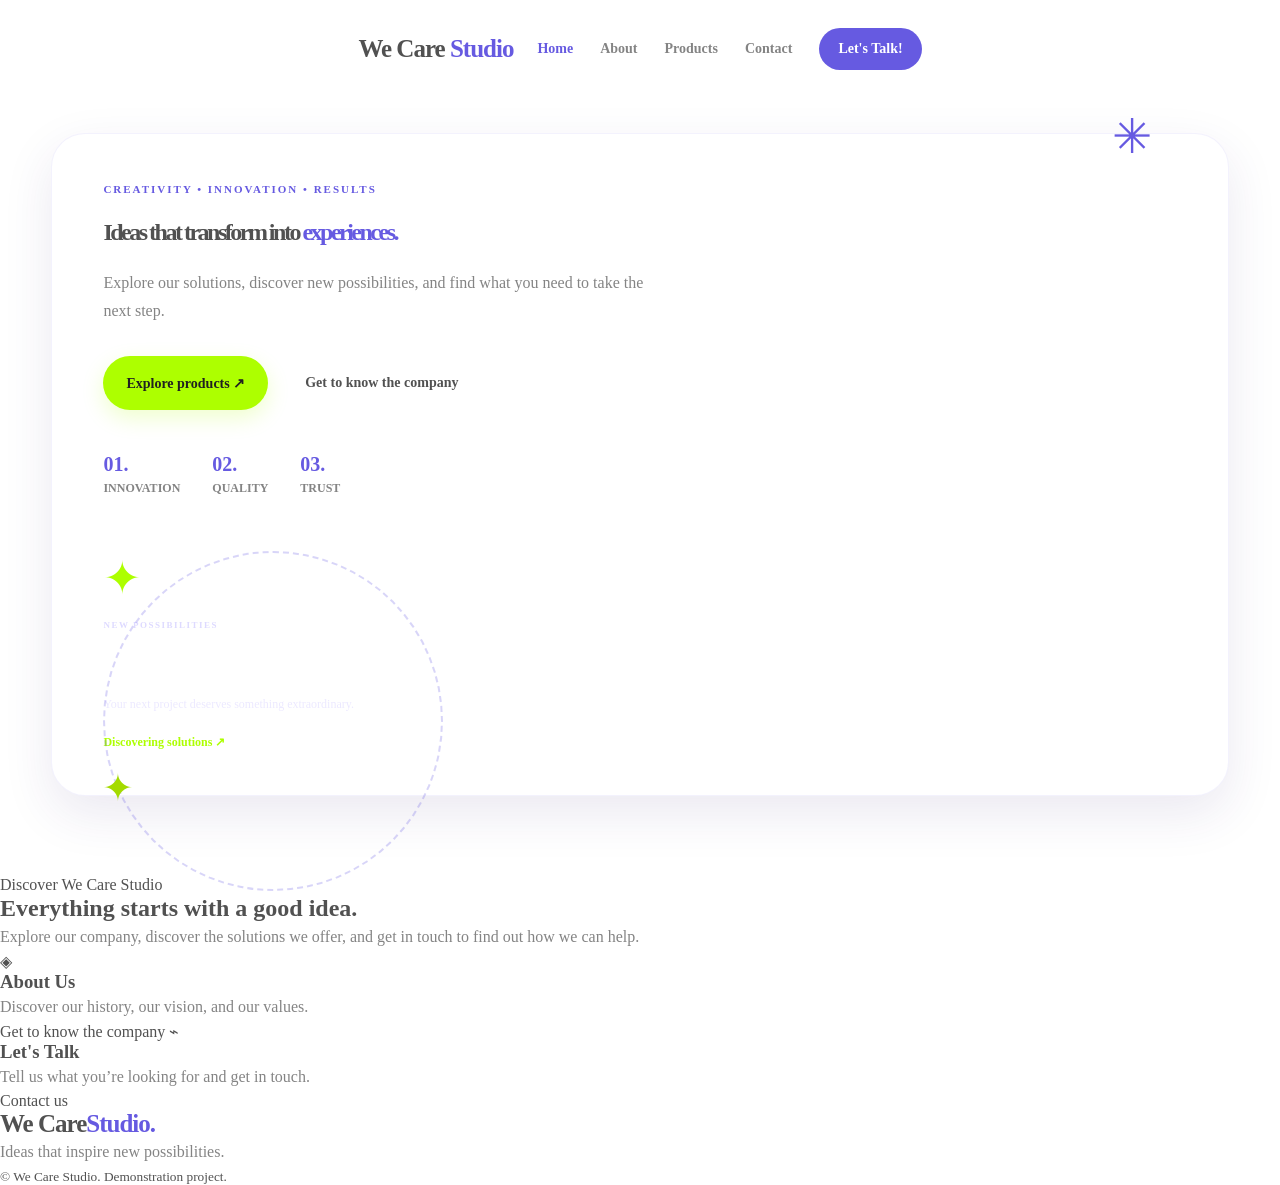
==== index.html @ 0313292d "Atualizacao HTML; CSS aplicado no cabecalho, textos e botoes." ====
<!DOCTYPE html>
<html lang="pt-BR">

<head>
    <meta charset="UTF-8">
    <meta name="viewport" content="width=device-width, initial-scale=1.0">
    <title>We care | Stúdio</title>

    <link rel="preconnect" href="https://fonts.googleapis.com">
    <link rel="preconnect" href="https://fonts.gstatic.com" crossorigin>
    <link href="https://fonts.googleapis.com/css2?family=Montserrat:wght@400;500;600;700;800;900&display=swap"
        rel="stylesheet">
    <link rel="stylesheet" href="./style.css">

</head>

<body>
    <header class="site-header">
        <a class="brand" href="index.html">We Care <span>Studio</span></a>

        <button class="menu-toggle" aria-label="Abrir menu" aria-expanded="false" aria-controls="nav-links">☰</button>

        <nav class="nav-links" id="nav-links">
            <a class="active" href="index.html">Home</a>
            <a href="about.html">About</a>
            <a href="products.html">Products</a>
            <a href="contact.html">Contact</a>
            <a class="nav-cta" href="contact.html">Let's Talk!</a>
        </nav>
    </header>
    
    <main>
        <section class="hero reveal">
            <div class="hero-content">
                <span class="eyebrow">CREATIVITY • INNOVATION • RESULTS</span>

                <h1>Ideas that transform into <span>experiences.</span></h1>

                <p>Explore our solutions, discover new possibilities,
                    and find what you need to take the next step.</p>

                <div class="hero-actions">
                    <a class="button-main" href="products.html">Explore products ↗</a>
                    <a class="button-secondary" href="contact.html">Get to know the company</a>
                </div>

                <div class="hero-stats">
                    <div><strong>01.</strong><span>INNOVATION</span></div>
                    <div><strong>02.</strong><span>QUALITY</span></div>
                    <div><strong>03.</strong><span>TRUST</span></div>
                </div>
            </div>

            <div class="hero-visual">
                <div class="visual-orbit"></div>
                <div class="visual-card">
                    <span class="visual-icon">✦</span>
                    <span class="visual-label">NEW POSSIBILITIES</span>
                    <h2>The next level begins here.</h2>
                    <p>Your next project deserves something extraordinary.</p>
                    <a href="products.html">Discovering solutions ↗</a>
                </div>
                <span class="floating-star star-one">✳</span>
                <span class="floating-star star-two">✦</span>
            </div>
        </section>

        <section class="section-block reveal">
            <span class="eye-brow">Discover We Care Studio</span>
            <h2 class="section-title">Everything starts with a good idea.</h2>
            <p class="section-description">Explore our company, discover the solutions we offer,
                and get in touch to find out how we can help.</p>

                <div class="feature-grid">
                    <a class="feature-card" href="about.html">
                        <span class="feature-icon">◈</span>
                        <h3>About Us</h3>
                        <p>Discover our history, our vision, and our values.</p>
                        <span class="card-link">Get to know the company</span>    
                    </a>

                    <a class="feature-card" href="contact.html">
                        <span class="feature-icon">⌁</span>
                        <h3>Let's Talk</h3>
                        <p>Tell us what you’re looking for and get in touch.</p>
                        <span class="card-link">Contact us</span>
                    </a>
                </div>
        </section>
    </main>

    <footer class="site-footer">
        <a class="brand" href="index.html">We Care<span>Studio.</span></a>
        <p>Ideas that inspire new possibilities.</p>
        <small>© <span class="current-year"></span>We Care Studio. Demonstration project.</small>
    </footer>

    <script src="js/script.js"></script>    

    
</body>
---- style.css ----
:root {
    --purple: #665ae1;
    --purple-dark: #4b3fc0;
    --lime: #adff00;
    --gray-dark: #515151;
    --gray: #848484;
    --gray-light: #989d9c;
    --white: #ffffff;
    --background: #f7f7fc;
    --border: #e8e6f3;
    --shadow: 0 18px 50px rgba(55, 44, 120, 0.10);
}

* {
    margin: 0;
    padding: 0;
    box-sizing: border-box;
    font-family: "Montserrat" sans-serif;
}

html {
    scroll-behavior: smooth;
}

body {
    min-height: 100vh;
    color: var(--gray-dark);
    background: radial-gradient(ellipse at 90% 5%¨, #ece9ff 0, transparent 32% var(--backgound));
}

a {
    color: inherit;
    text-decoration: none;
}

button, input, select, textarea {
    font: inherit;
}

button, input, select, textarea {
    -webkit-tap-highlight-color: transparent;
}

button:focus-visible, a:focus-visible, input:focus-visible, select:focus-visible, textarea:focus-visible {
    outline: 3px solid var(--purple);
    outline-offset: 4px;
}

.site-header {
    width: min(1320px, 92%);
    margin: 0 auto;
    padding: 28px 0;
    display: flex;
    align-items: center;
    justify-content: center;
    gap: 24px;
}

.brand {
    flex-shrink: 0;
    font-size: 25px;
    font-weight: 900;
    letter-spacing: -1px;
}

.brand span {
    color: var(--purple);
}

.nav-links {
    display: flex;
    align-items: center;
    gap: 27px;
}

.nav-links a {
    font-size: 14px;
    font-weight: 600;
    color: var(--gray);
    transition: color 0.25s ease;
}

.nav-links > a:hover, .nav-links > a.active {
    color: var(--purple);
}

.nav-links .nav-cta {
    padding: 13px 19px;
    border-radius: 30px;
    background: var(--purple);
    color: var(--white);
    transition: background 0.25s, transform 0.25s;
}

.nav-links .nav-cta:hover {
    background: var(--purple-dark);
    color: var(--white);
    transform: translateY(-2px);
}

.menu-toggle {
    display: none;
    border: none;
    background: var(--purple);
    color: var(--white);
    border-radius: 12px;
    width: 44px;
    height: 44px;
    font-size: 23px;
    cursor: pointer;
}

.eyebrow {
    display: inline-block;
    color: var(--purple);
    font-size: 11px;
    font-weight: 800;
    letter-spacing: 2px;
    line-height: 1.8;
}

h1, h2, h3 {
    color: var(--gray-dark);
    line-height: 1.2;
}

p {
    color: var(--gray);
    line-height: 1.8;
}

.button-main, .button-secondary {
    display: inline-flex;
    align-items: center;
    justify-content: center;
    gap: 8px;
    min-height: 54px;
    padding: 14px 23px;
    border: none;
    border-radius: 30px;
    font-size: 14px;
    font-weight: 800;
    cursor: pointer;
    transition: transform 0.25s ease, box-shadow 0.25s ease backgrond 0.25s ease;
} 

.button-main {
    background: var(--lime);
    color: #202020;
    box-shadow: 0 8px 22px rgba(173, 255, 0, 0.2);
}

.button-main:hover {
    transform: translateY(-4px);
    box-shadow: 0 12px 25px rgba(173, 255, 0, 0.35);
}

.button-secondary:hover {
    border-color: var(--purple);
    color: var(--purple);
    transform: translateY(-3px);
}

.hero {
    width: min(1320px, 92%);
    min-height: 560px;
    margin: 35px auto 80px;
    padding: 45px 4%;
    display: grid;
    grid-template-columns: 1.15rf 0.85fr;
    align-items: center;
    gap: 55px;
    background: var(--white);
    border: 1px solid rgba(102, 90, 225, 0.08);
    border-radius: 34px;
    box-shadow: var(--shadow);
    overflow: hidden;
}

.hero-content h1, .page-hero h1 {
    margin-top: 18px;
    font-size: clamp(38px, 5vw 66px);
    font-weight: 900;
    letter-spacing: -2.5px;
}

.hero-content h1 span, .page-hero h1 span {
    color: var(--purple);
}

.hero-content > p, .page-hero > p {
    max-width: 540px;
    margin-top: 22px;
    font-size: 16px;
}

.hero-actions {
    display: flex;
    flex-wrap: wrap;
    gap: 14px;
    margin-top: 30px;
}

.hero-stats {
    display: flex;
    flex-wrap: wrap;
    gap: 32px;
    margin-top: 43px;
}

.hero-stats div {
    display: flex;
    flex-direction: column;
    gap: 5px;
}

.hero-stats strong {
    color: var(--purple);
    font-size: 20px;
}

.hero-stats span {
    color: var(--gray);
    font-size: 12px;
    font-weight: 600;
}

hero.visual {
    min-height: 380px;
    position: relative;
    display: grid;
    place-items: center;
}

.visual-orbit {
    position: absolute;
    width: min(340px, 90%);
    aspect-ratio: 1;
    border: 2px dashed rgba(102, 90, 225, 0.25);
    border-radius: 50%;
    animation: rotate-orbit 24s linear infinite;
}

visual-card {
    z-index: 1;
    width: min(310px 90%);
    min-height: 275px;
    padding: 32px;
    border-radius: 28px;
    background: linear-gradient(145deg, #7669f0, #5142c4);
    color: var(--white);
    box-shadow: 0 24px 60px rgba(102, 90, 225, 0.35);
    transform: rotate(-3deg);
    transition: transform 0.35s ease;
}


.vusual-card:hover {
    transform: rotate(0deg) translateY(-6px);
}


.visual-icon {
    display: block;
    color: var(--lime);
    font-size: 46px;
}

.visual-label {
    display: block;
    margin: 15px 0;
    color: #dedaff;
    font-size: 9px;
    font-weight: 800;
    letter-spacing: 1.5px;
}

.visual-card h2 {
    color: var(--white);
    font-size: 28px;
    line-height: 1.3;
}

.visual-card p {
    margin-top: 12px;
    color: #ece9ff;
    font-size: 12px;
}

.visual-card a {
    display: inline-block;
    margin-top: 20px;
    color: var(--lime);
    font-size: 12px;
    font-weight: 800;
}

.floating-star {
    position: absolute;
    z-index: 2;
    color: var(--purple);
    animation: float-star 3s ease-in-out infinite;
}

.star-one {
    top: 12%;
    right: 10%;
    font-size: 48px;
}

.star-two {
    bottom: 10%;
    left: 8%;
    color: #a4db00;
    font-size: 38px;
    animation-delay: 0.7s;
}

@keyframes rotate-orbit {
    to {transform: rotate(360deg);}
}

@keyframes float-star {
    50% {transform: translateY(-12px) rotate(15deg);}
}
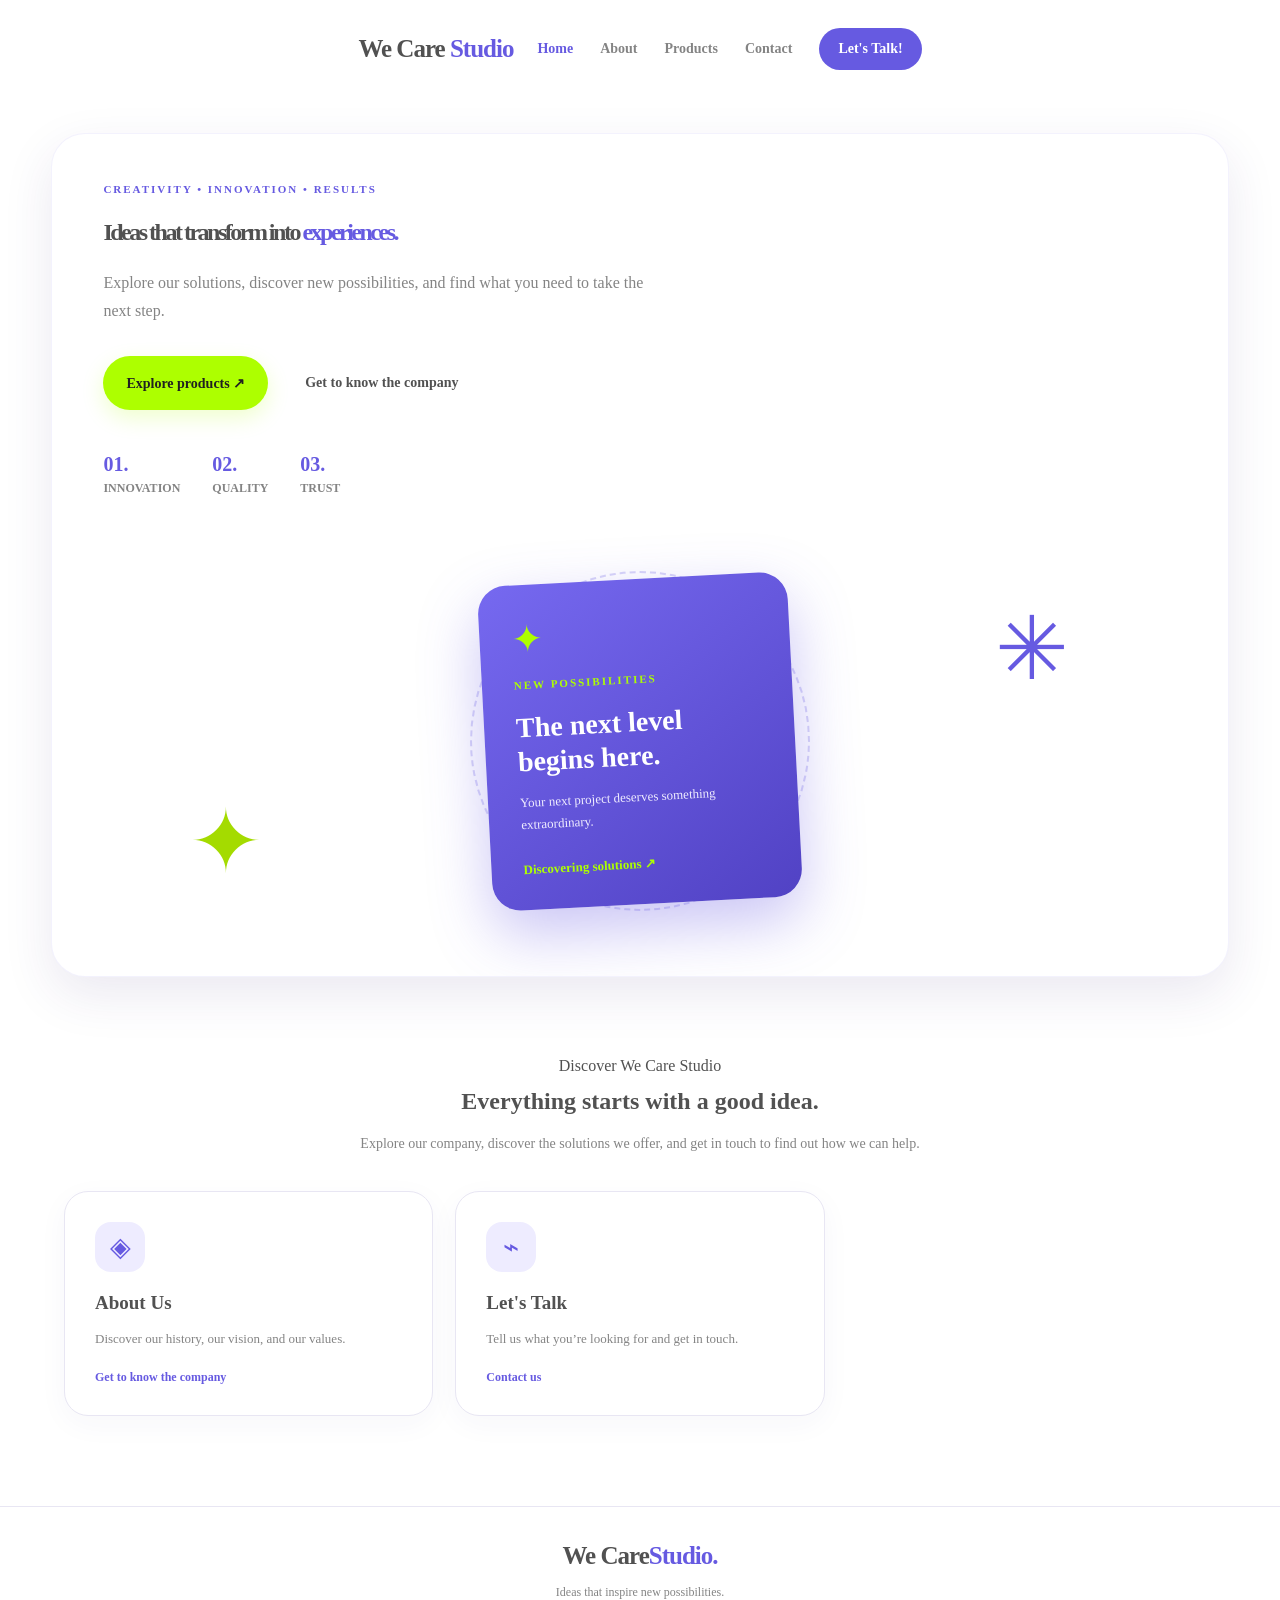
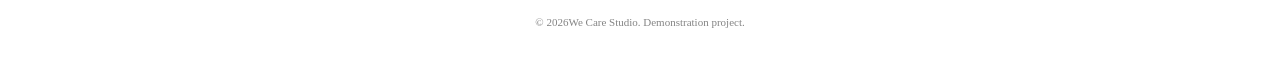
==== commit 6e53a6f9: "ajustes html e css. aplicacao javascript" ====
--- a/index.html
+++ b/index.html
@@ -18,7 +18,7 @@
     <header class="site-header">
         <a class="brand" href="index.html">We Care <span>Studio</span></a>
 
-        <button class="menu-toggle" aria-label="Abrir menu" aria-expanded="false" aria-controls="nav-links">☰</button>
+        <button class="menu-toggle open" aria-label="Abrir menu" aria-expanded="false" aria-controls="nav-links">☰</button>
 
         <nav class="nav-links" id="nav-links">
             <a class="active" href="index.html">Home</a>
@@ -28,7 +28,7 @@
             <a class="nav-cta" href="contact.html">Let's Talk!</a>
         </nav>
     </header>
-    
+
     <main>
         <section class="hero reveal">
             <div class="hero-content">
@@ -71,21 +71,21 @@
             <p class="section-description">Explore our company, discover the solutions we offer,
                 and get in touch to find out how we can help.</p>
 
-                <div class="feature-grid">
-                    <a class="feature-card" href="about.html">
-                        <span class="feature-icon">◈</span>
-                        <h3>About Us</h3>
-                        <p>Discover our history, our vision, and our values.</p>
-                        <span class="card-link">Get to know the company</span>    
-                    </a>
+            <div class="feature-grid">
+                <a class="feature-card" href="about.html">
+                    <span class="feature-icon">◈</span>
+                    <h3>About Us</h3>
+                    <p>Discover our history, our vision, and our values.</p>
+                    <span class="card-link">Get to know the company</span>
+                </a>
 
-                    <a class="feature-card" href="contact.html">
-                        <span class="feature-icon">⌁</span>
-                        <h3>Let's Talk</h3>
-                        <p>Tell us what you’re looking for and get in touch.</p>
-                        <span class="card-link">Contact us</span>
-                    </a>
-                </div>
+                <a class="feature-card" href="contact.html">
+                    <span class="feature-icon">⌁</span>
+                    <h3>Let's Talk</h3>
+                    <p>Tell us what you’re looking for and get in touch.</p>
+                    <span class="card-link">Contact us</span>
+                </a>
+            </div>
         </section>
     </main>
 
@@ -95,7 +95,9 @@
         <small>© <span class="current-year"></span>We Care Studio. Demonstration project.</small>
     </footer>
 
-    <script src="js/script.js"></script>    
+    <script src="./script.js"></script>
 
-    
-</body>+
+</body>
+
+</html>
--- a/style.css
+++ b/style.css
@@ -33,15 +33,25 @@
     text-decoration: none;
 }
 
-button, input, select, textarea {
+button,
+input,
+select,
+textarea {
     font: inherit;
 }
 
-button, input, select, textarea {
+button,
+input,
+select,
+textarea {
     -webkit-tap-highlight-color: transparent;
 }
 
-button:focus-visible, a:focus-visible, input:focus-visible, select:focus-visible, textarea:focus-visible {
+button:focus-visible,
+a:focus-visible,
+input:focus-visible,
+select:focus-visible,
+textarea:focus-visible {
     outline: 3px solid var(--purple);
     outline-offset: 4px;
 }
@@ -80,7 +90,8 @@
     transition: color 0.25s ease;
 }
 
-.nav-links > a:hover, .nav-links > a.active {
+.nav-links>a:hover,
+.nav-links>a.active {
     color: var(--purple);
 }
 
@@ -119,7 +130,9 @@
     line-height: 1.8;
 }
 
-h1, h2, h3 {
+h1,
+h2,
+h3 {
     color: var(--gray-dark);
     line-height: 1.2;
 }
@@ -129,7 +142,8 @@
     line-height: 1.8;
 }
 
-.button-main, .button-secondary {
+.button-main,
+.button-secondary {
     display: inline-flex;
     align-items: center;
     justify-content: center;
@@ -142,7 +156,7 @@
     font-weight: 800;
     cursor: pointer;
     transition: transform 0.25s ease, box-shadow 0.25s ease backgrond 0.25s ease;
-} 
+}
 
 .button-main {
     background: var(--lime);
@@ -177,18 +191,21 @@
     overflow: hidden;
 }
 
-.hero-content h1, .page-hero h1 {
+.hero-content h1,
+.page-hero h1 {
     margin-top: 18px;
     font-size: clamp(38px, 5vw 66px);
     font-weight: 900;
     letter-spacing: -2.5px;
 }
 
-.hero-content h1 span, .page-hero h1 span {
-    color: var(--purple);
-}
-
-.hero-content > p, .page-hero > p {
+.hero-content h1 span,
+.page-hero h1 span {
+    color: var(--purple);
+}
+
+.hero-content>p,
+.page-hero>p {
     max-width: 540px;
     margin-top: 22px;
     font-size: 16px;
@@ -225,25 +242,32 @@
     font-weight: 600;
 }
 
-hero.visual {
+.hero-visual {
     min-height: 380px;
     position: relative;
     display: grid;
     place-items: center;
-}
+    isolation: isolate;
+}
+
 
 .visual-orbit {
     position: absolute;
+    top: 50%;
+    left: 50%;
+    translate: -50% -50%;
     width: min(340px, 90%);
     aspect-ratio: 1;
     border: 2px dashed rgba(102, 90, 225, 0.25);
     border-radius: 50%;
+    pointer-events: none;
     animation: rotate-orbit 24s linear infinite;
-}
-
-visual-card {
+    z-index: 0;
+}
+
+.visual-card {
     z-index: 1;
-    width: min(310px 90%);
+    width: min(310px, 90%);
     min-height: 275px;
     padding: 32px;
     border-radius: 28px;
@@ -254,45 +278,50 @@
     transition: transform 0.35s ease;
 }
 
-
-.vusual-card:hover {
-    transform: rotate(0deg) translateY(-6px);
-}
-
-
-.visual-icon {
+.visual-card .visual-icon {
     display: block;
-    color: var(--lime);
-    font-size: 46px;
-}
-
-.visual-label {
+    margin-bottom: 18px;
+    color: #adff00;
+    font-size: 38px;   
+}
+
+.visual-card .visual-label {
     display: block;
-    margin: 15px 0;
-    color: #dedaff;
-    font-size: 9px;
+    margin-bottom: 20px;
+    color: #adff00;
+    font-size: 11px;
     font-weight: 800;
-    letter-spacing: 1.5px;
+    letter-spacing: 2px;
 }
 
 .visual-card h2 {
-    color: var(--white);
+    margin-bottom: 14px;
+    color: #ffffff;
     font-size: 28px;
-    line-height: 1.3;
+    font-weight: 800;
+    line-height: 1.2;
 }
 
 .visual-card p {
-    margin-top: 12px;
-    color: #ece9ff;
-    font-size: 12px;
+    width: 100%;
+    margin-top: 0;
+    margin-bottom: 24px;
+    color: #f0edff;
+    font-size: 13px;
+    line-height: 1.7;
 }
 
 .visual-card a {
-    display: inline-block;
-    margin-top: 20px;
-    color: var(--lime);
-    font-size: 12px;
-    font-weight: 800;
+   display: inline-block;
+   color: var(--lime);
+   font-size: 13px;
+   font-weight: 800;
+   text-decoration: none;
+   transition: transform 0.3s ease;
+}
+
+.visual-card a:hover {
+    transform: translateX(5px);
 }
 
 .floating-star {
@@ -305,21 +334,546 @@
 .star-one {
     top: 12%;
     right: 10%;
-    font-size: 48px;
+    font-size: 88px;
 }
 
 .star-two {
     bottom: 10%;
     left: 8%;
     color: #a4db00;
-    font-size: 38px;
+    font-size: 88px;
     animation-delay: 0.7s;
 }
 
 @keyframes rotate-orbit {
-    to {transform: rotate(360deg);}
+    to {
+        transform: rotate(360deg);
+    }
 }
 
 @keyframes float-star {
-    50% {transform: translateY(-12px) rotate(15deg);}
+    50% {
+        transform: translateY(-12px) rotate(15deg);
+    }
+}
+
+.section-block {
+    width: min(1200px, 90%);
+    margin: 0 auto 90px;
+    text-align: center;
+}
+
+.section-title {
+    margin-top: 12px;
+    font-size: clamp(28px 4vw 42px);
+    font-weight: 900;
+}
+
+.section-description {
+    max-width: 650px;
+    margin: 15px auto 35px;
+    font-size: 14px;
+}
+
+.feature-grid {
+    display: grid;
+    grid-template-columns: repeat(3, minmax(0, 1fr));
+    gap: 22px;
+    margin-top: 35px;
+    text-align: left;
+}
+
+.feature-card {
+    padding: 30px;
+    border: 1px solid var(--border);
+    border-radius: 24px;
+    background: var(--white);
+    box-shadow: 0 8px 30px rgba(55, 44, 120, 0.04);
+    transition: transform 0.3s ease, box-shadow 0.3s ease;
+}
+
+.feature-card:hover {
+    transform: translateY(-7px);
+    box-shadow: var(--shadow);
+}
+
+.feature-icon {
+    display: inline-grid;
+    place-items: center;
+    width: 50px;
+    height: 50px;
+    border-radius: 16px;
+    background: #eeecff;
+    color: var(--purple);
+    font-size: 27px;
+}
+
+.feature-card h3 {
+    margin-top: 20px;
+    font-size: 19px;
+}
+
+
+.feature-card p{
+    margin-top: 12px;
+    font-size: 13px;
+}
+
+.card-link {
+    display: inline-block;
+    margin-top: 20px;
+    color: var(--purple);
+    font-size: 12px;
+    font-weight: 800;
+}
+
+.section-block > .button-main {
+    margin-top: 35px;
+}
+
+.page-container {
+    width: min(1200px, 90%);
+    min-height: 65vh;
+    margin: 35px auto 80px;
+}
+
+.page-hero {
+    padding: 65px 7%;
+    border-radius: 30px;
+    background: var(--white);
+    box-shadow: var(--shadow);
+}
+
+.page-hero h1 {
+    max-width: 850px;
+}
+
+.about-grid {
+    display: grid;
+    grid-template-columns: 0.85fr 1.15fr;
+    gap: 35px;
+    margin-top: 45px;
+}
+
+.about-highlight {
+    padding: 38px;
+    border-radius: 28px;
+    background: linear-gradient(145deg, #7669f0), #4b3fc0;
+
+}
+
+.about-highlight h2 {
+    margin-top: 25px;
+    color: var(--white);
+    font-size: 32px;
+}
+
+.about-highlight p {
+    margin-top: 18px;
+    color: #e9e7ff;
+    font-size: 14px;
+}
+
+.about-copy p {
+    margin: 10px 0 22px;
+    font-size: 14px;
+}
+
+.about-grid + .section-block {
+    margin-top: 75px;
+}
+
+.catalog {
+    margin-top: 38px;
+}
+
+.catalog-controls {
+    display: grid;
+    grid-template-columns: 1fr 250px;
+    gap: 15px;
+}
+
+.catalog-controls input, .catalog-controls select, .contact-form input, .contact-form select, .contact-form textarea {
+    width: 100%;
+    padding: 15px;
+    border: 1px solid var(--border);
+    border-radius: 13px;
+    background: var(--white);
+    color: var(--gray-dark);
+    font-size: 13px;
+}
+
+.catalog-controls input:focus, .catalog-controls select:focus, .contact-form input:focus, .contact-form select:focus, .contact-form textarea:focus {
+    border-color: var(--purple);
+    outline: 2px solid rgba(102, 90, 225, 0.12);
+
+}
+
+.results-count {
+    margin-top: 18px;
+    font-size: 12px;
+}
+
+.product-grid {
+    display: grid;
+    gap: 22px;
+    margin-top: 18px;
+}
+
+.product-card {
+    min-width: 0;
+    overflow: hidden;
+    border: 1px solid var(--border);
+    border-radius: 23px;
+    background: var(--white);
+    transition: transform 0.3s ease, box-sahdow 0.3s ease;
+}
+
+.product-card:hover {
+    transform: translateY(-6px);
+    box-shadow: var(--shadow);
+}
+
+.product-art span {
+    font-size: 85px;
+    color: var(--white);
+    filter: drop-shadow(0 10px 15px rgba(0, 0, 0, 0.15));
+    transition: transform 0.3s ease;
+}
+
+.product-card:hover .product-art span {
+    transform: scale(1.15) rotate(8deg);
+}
+
+.art-purple {
+    background: linear-gradient(135deg, #a69dfb);
+}
+
+.art-green {
+     background: linear-gradient(135deg, #d7ff89, #82bd00);
+}
+
+.art-coral {
+     background: linear-gradient(135deg, #ffb6a6, #f07872);
+}
+
+.product-info {
+    padding: 23px;
+}
+
+.product-tag {
+    color: var(--purple);
+    font-size: 10px;
+    font-weight: 800;
+    letter-spacing: 1px;
+}
+
+.product-info h2 {
+    margin-top: 10px;
+    font-size: 21px;
+}
+
+.product-info p {
+    margin-top: 10px;
+    font-size: 13px;
+}
+
+.product-details {
+    margin-top: 20px;
+    padding: 0;
+    border: none;
+    background: none;
+    color: var(--purple);
+    font-size: 13px;
+    font-weight: 800;
+    cursor: pointer;
+}
+
+
+.product-details:hover {
+    color: var(--purple-dark);
+}
+
+.empty-state {
+    padding: 35px;
+    text-align: center;
+}
+
+.product-dialog {
+    width: min(500px, 90%);
+    margin: auto;
+    padding: 35px;
+    border: 1px solid var(--border);
+    border-radius: 25px;
+    background: var(--white);
+    color: var(--gray-dark);
+    box-shadow: var(--shadow);
+}
+
+.dialog-close {
+    float: right;
+    width: 35px;
+    height: 35px;
+    border: none;
+    border-radius: 50%;
+    background: #eeecff;
+    color: var(--purple);
+    font-size: 25px;
+    cursor: pointer;
+}
+
+.product-dialog h2 {
+    margin-top: 20px;
+    font-size: 27px;
+}
+
+.product-dialog p {
+    margin-top: 15px;
+    font-size: 14px;
+}
+
+.product-dialog .dialog-price {
+    margin-bottom: 25px;
+    color: var(--purple);
+    font-weight: 800;
+}
+
+.contact-layout {
+    display: grid;
+    grid-template-columns: 0.8fr 1.2fr;
+    gap: 40px;
+    margin-top: 40px;
+}
+
+
+.contact-intro {
+    padding: 35px;
+    border-radius: 25px;
+    background: linear-gradient(145deg, #7669f0, #4b3fc0);
+}
+
+.contact-intro h2 {
+    margin-top: 25px;
+    color: var(--white);
+    font-size: 32px;
+}
+
+.contact-intro > p {
+    margin-top: 15px;
+    color: #e9e7ff;
+    font-size: 14px;
+}
+
+.contact-note {
+    margin-top: 35px;
+    padding-top: 22px;
+    border-top: 1px solid rgba(255, 255, 255, 0.25);
+}
+
+.contact-note strong {
+    color: var(--lime);
+    font-size: 13px;
+}
+
+.contact-note p {
+    margin-top: 8px;
+    color: #e9e7ff;
+    font-size: 12px;
+}
+
+.contact-form {
+    display: flex;
+    flex-direction: column;
+    align-items: stretch;
+    gap: 10px;
+    padding: 32px;
+    border: 1px solid var(--border);
+    border-radius: 25px;
+    background: var(--white);
+    box-shadow: var(--shadow);
+}
+
+.contact-form label {
+    margin-top: 8px;
+    font-size: 12px;
+    font-weight: 700;
+}
+
+.contact-form textarea {
+    resize: vertical;
+}
+
+.contact-form .button-main {
+    align-self: flex-start;
+    margin-top: 12px;
+}
+
+.contact-form small {
+    color: var(--gray);
+    font-size: 11px;
+    line-height: 1.7;
+}
+
+.form-feedback.error {
+    color: #c53030;
+}
+
+.site-footer {
+    display: flex;
+    flex-direction: column;
+    align-items: center;
+    gap: 12px;
+    padding: 35px 5%;
+    border-top: 1px solid var(--border);
+    background: rgba(255, 255, 255, 0.75);
+    text-align: center;
+}
+
+.site-footer p {
+    font-size: 12px;
+}
+
+.site-footer small {
+    color: var(--gray);
+    font-size: 11px;
+}
+
+.reveal {
+    opacity: 0;
+    transform: translateY(30px);
+    transition: opacity 0.8s ease, transform 0.8s ease;
+}
+
+.reveal.visible {
+    opacity: 1;
+    transform: translateY(0);
+}
+
+@media (max-width: 900px) {
+    .site-header {
+        flex-wrap: wrap;
+    }
+
+    .menu-toggle {
+        display: block;
+    }
+
+    .nav-links {
+        display: none;
+        width: 100%;
+        flex-direction: column;
+        align-items: stretch;
+        gap: 0;
+        padding: 12px;
+        border: 1px solid var(--border);
+        border-radius: 18px;
+        background: var(--white);
+        box-shadow: var(--shadow);
+    }
+
+    .nav-links.open {
+        display: flex;
+    }
+
+    .nav-links > a {
+        padding: 13px;
+    }
+
+    .nav-links .nav-cta {
+        margin-top: 6px;
+        text-align: center;
+    }
+
+    .hero {
+        min-height: 340px;
+    }
+
+    .feature-grid, .contact-layout {
+        grid-template-columns: 1fr;
+    }
+
+}
+
+@media (max-width: 600px) {
+    .site-header {
+        padding: 20px 0;
+    }
+
+    .brand {
+        font-size: 22px;
+    }
+
+    .hero {
+        margin-top: 15px;
+        margin-bottom: 55px;
+        border-radius: 23px;
+    }
+
+    .hero-content h1, .page-hero h1 {
+        font-size: clamp(35px, 10vw, 48px);
+        letter-spacing: -1.5px;
+    }
+
+    .hero-content > p, .page-hero > p {
+        font-size: 14px;
+    }
+
+    .hero-actions a {
+        text-align: center;
+    }
+
+    .hero-stats {
+        gap: 20px;
+    }
+
+    .hero-visual {
+        min-height: 300px;
+    }
+
+    .visual-card {
+        padding: 25px;
+    }
+
+    .feature-grid, .product-grid {
+        grid-template-columns: 1fr;
+    }
+
+    .section-block {
+        margin-bottom: 60px;
+    }
+
+    .page-container {
+        margin-bottom: 15px;
+    }
+
+    .page-hero, .about-highlight, .contact-intro, .contact-form {
+        padding: 25px;
+        border-radius: 22px;
+    }
+
+    .catalog-controls {
+        grid-template-columns: 1fr;
+    }
+
+    .product-art {
+        min-height: 180px;
+    }
+
+    .button-main, .button-secondary {
+        font-size: 13px;
+    }
+}
+
+@media (prefers-reduced-motion: reduce) {
+    *, *::before, *::after {
+        scroll-behavior: auto !important;
+        animation-duration: 0.01ms !important;
+        animation-iteration-count: 1 !important;
+        transition-duration: 0.01ms !important;
+    }
+
+    .reveal {
+        opacity: 1;
+        transform: none;
+    }
 }
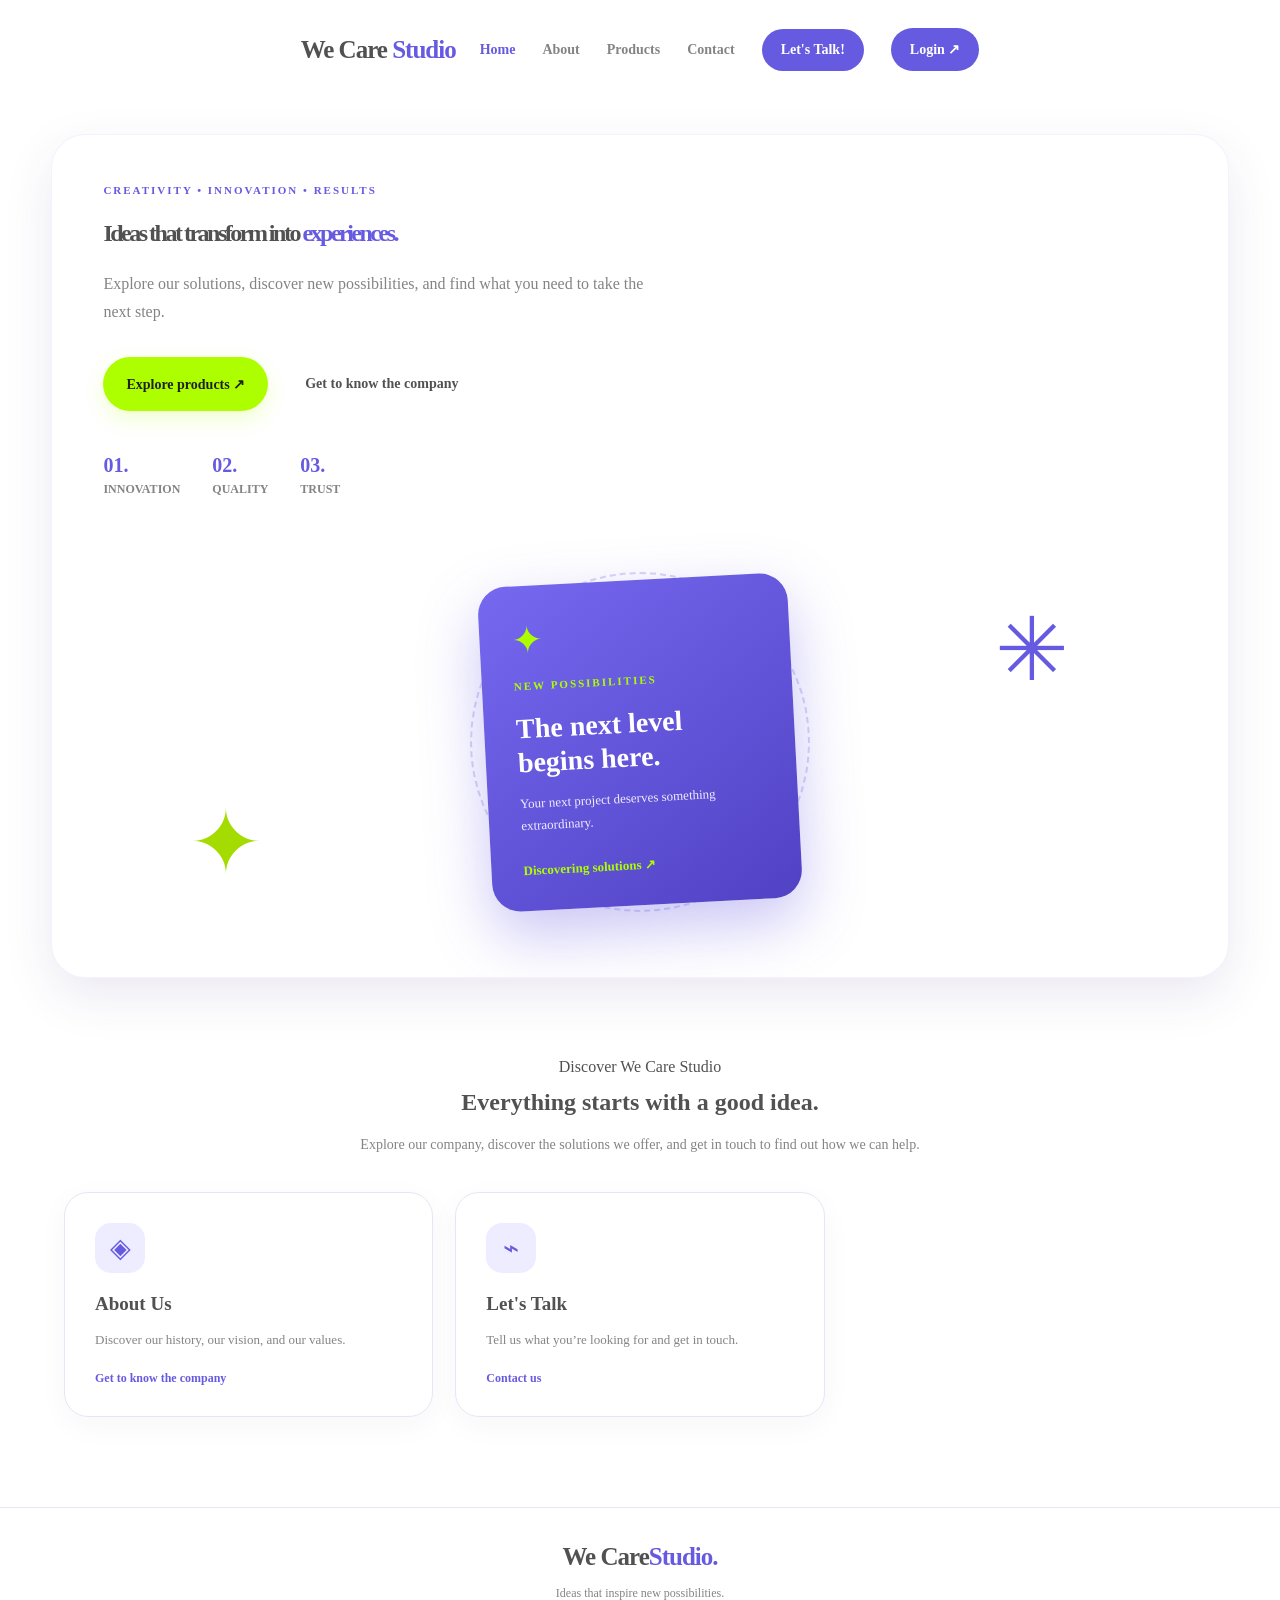
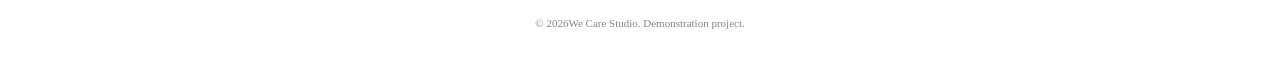
==== commit e6ecd83e: "Ajustes html, ajuste auth.js e estilizacao no login e cadastro." ====
--- a/index.html
+++ b/index.html
@@ -4,13 +4,13 @@
 <head>
     <meta charset="UTF-8">
     <meta name="viewport" content="width=device-width, initial-scale=1.0">
-    <title>We care | Stúdio</title>
+    <title>We care | Studio</title>
 
     <link rel="preconnect" href="https://fonts.googleapis.com">
     <link rel="preconnect" href="https://fonts.gstatic.com" crossorigin>
     <link href="https://fonts.googleapis.com/css2?family=Montserrat:wght@400;500;600;700;800;900&display=swap"
         rel="stylesheet">
-    <link rel="stylesheet" href="./style.css">
+   <link rel="stylesheet" href="./css/style.css">
 
 </head>
 
@@ -26,6 +26,7 @@
             <a href="products.html">Products</a>
             <a href="contact.html">Contact</a>
             <a class="nav-cta" href="contact.html">Let's Talk!</a>
+            <a class="nav-cta" href="login.html">Login ↗</a>
         </nav>
     </header>
 
@@ -95,7 +96,7 @@
         <small>© <span class="current-year"></span>We Care Studio. Demonstration project.</small>
     </footer>
 
-    <script src="./script.js"></script>
+    <script src="./js/script.js"></script>
 
 
 </body>
--- a/css/style.css
+++ b/css/style.css
@@ -0,0 +1,1047 @@
+:root {
+    --purple: #665ae1;
+    --purple-dark: #4b3fc0;
+    --lime: #adff00;
+    --gray-dark: #515151;
+    --gray: #848484;
+    --gray-light: #989d9c;
+    --white: #ffffff;
+    --background: #f7f7fc;
+    --border: #e8e6f3;
+    --shadow: 0 18px 50px rgba(55, 44, 120, 0.10);
+}
+
+* {
+    margin: 0;
+    padding: 0;
+    box-sizing: border-box;
+    font-family: "Montserrat" sans-serif;
+}
+
+html {
+    scroll-behavior: smooth;
+}
+
+body {
+    min-height: 100vh;
+    color: var(--gray-dark);
+    background: radial-gradient(ellipse at 90% 5%¨, #ece9ff 0, transparent 32% var(--backgound));
+}
+
+a {
+    color: inherit;
+    text-decoration: none;
+}
+
+button,
+input,
+select,
+textarea {
+    font: inherit;
+}
+
+button,
+input,
+select,
+textarea {
+    -webkit-tap-highlight-color: transparent;
+}
+
+button:focus-visible,
+a:focus-visible,
+input:focus-visible,
+select:focus-visible,
+textarea:focus-visible {
+    outline: 3px solid var(--purple);
+    outline-offset: 4px;
+}
+
+.site-header {
+    width: min(1320px, 92%);
+    margin: 0 auto;
+    padding: 28px 0;
+    display: flex;
+    align-items: center;
+    justify-content: center;
+    gap: 24px;
+}
+
+.brand {
+    flex-shrink: 0;
+    font-size: 25px;
+    font-weight: 900;
+    letter-spacing: -1px;
+}
+
+.brand span {
+    color: var(--purple);
+}
+
+.nav-links {
+    display: flex;
+    align-items: center;
+    gap: 27px;
+}
+
+.nav-links a {
+    font-size: 14px;
+    font-weight: 600;
+    color: var(--gray);
+    transition: color 0.25s ease;
+}
+
+.nav-links>a:hover,
+.nav-links>a.active {
+    color: var(--purple);
+}
+
+.nav-links .nav-cta {
+    padding: 13px 19px;
+    border-radius: 30px;
+    background: var(--purple);
+    color: var(--white);
+    transition: background 0.25s, transform 0.25s;
+}
+
+.nav-links .nav-cta:hover {
+    background: var(--purple-dark);
+    color: var(--white);
+    transform: translateY(-2px);
+}
+
+.menu-toggle {
+    display: none;
+    border: none;
+    background: var(--purple);
+    color: var(--white);
+    border-radius: 12px;
+    width: 44px;
+    height: 44px;
+    font-size: 23px;
+    cursor: pointer;
+}
+
+.eyebrow {
+    display: inline-block;
+    color: var(--purple);
+    font-size: 11px;
+    font-weight: 800;
+    letter-spacing: 2px;
+    line-height: 1.8;
+}
+
+h1,
+h2,
+h3 {
+    color: var(--gray-dark);
+    line-height: 1.2;
+}
+
+p {
+    color: var(--gray);
+    line-height: 1.8;
+}
+
+.button-main,
+.button-secondary {
+    display: inline-flex;
+    align-items: center;
+    justify-content: center;
+    gap: 8px;
+    min-height: 54px;
+    padding: 14px 23px;
+    border: none;
+    border-radius: 30px;
+    font-size: 14px;
+    font-weight: 800;
+    cursor: pointer;
+    transition: transform 0.25s ease, box-shadow 0.25s ease backgrond 0.25s ease;
+}
+
+.button-main {
+    background: var(--lime);
+    color: #202020;
+    box-shadow: 0 8px 22px rgba(173, 255, 0, 0.2);
+}
+
+.button-main:hover {
+    transform: translateY(-4px);
+    box-shadow: 0 12px 25px rgba(173, 255, 0, 0.35);
+}
+
+.button-secondary:hover {
+    border-color: var(--purple);
+    color: var(--purple);
+    transform: translateY(-3px);
+}
+
+.hero {
+    width: min(1320px, 92%);
+    min-height: 560px;
+    margin: 35px auto 80px;
+    padding: 45px 4%;
+    display: grid;
+    grid-template-columns: 1.15rf 0.85fr;
+    align-items: center;
+    gap: 55px;
+    background: var(--white);
+    border: 1px solid rgba(102, 90, 225, 0.08);
+    border-radius: 34px;
+    box-shadow: var(--shadow);
+    overflow: hidden;
+}
+
+.hero-content h1,
+.page-hero h1 {
+    margin-top: 18px;
+    font-size: clamp(38px, 5vw 66px);
+    font-weight: 900;
+    letter-spacing: -2.5px;
+}
+
+.hero-content h1 span,
+.page-hero h1 span {
+    color: var(--purple);
+}
+
+.hero-content>p,
+.page-hero>p {
+    max-width: 540px;
+    margin-top: 22px;
+    font-size: 16px;
+}
+
+.hero-actions {
+    display: flex;
+    flex-wrap: wrap;
+    gap: 14px;
+    margin-top: 30px;
+}
+
+.hero-stats {
+    display: flex;
+    flex-wrap: wrap;
+    gap: 32px;
+    margin-top: 43px;
+}
+
+.hero-stats div {
+    display: flex;
+    flex-direction: column;
+    gap: 5px;
+}
+
+.hero-stats strong {
+    color: var(--purple);
+    font-size: 20px;
+}
+
+.hero-stats span {
+    color: var(--gray);
+    font-size: 12px;
+    font-weight: 600;
+}
+
+.hero-visual {
+    min-height: 380px;
+    position: relative;
+    display: grid;
+    place-items: center;
+    isolation: isolate;
+}
+
+
+.visual-orbit {
+    position: absolute;
+    top: 50%;
+    left: 50%;
+    translate: -50% -50%;
+    width: min(340px, 90%);
+    aspect-ratio: 1;
+    border: 2px dashed rgba(102, 90, 225, 0.25);
+    border-radius: 50%;
+    pointer-events: none;
+    animation: rotate-orbit 24s linear infinite;
+    z-index: 0;
+}
+
+.visual-card {
+    z-index: 1;
+    width: min(310px, 90%);
+    min-height: 275px;
+    padding: 32px;
+    border-radius: 28px;
+    background: linear-gradient(145deg, #7669f0, #5142c4);
+    color: var(--white);
+    box-shadow: 0 24px 60px rgba(102, 90, 225, 0.35);
+    transform: rotate(-3deg);
+    transition: transform 0.35s ease;
+}
+
+.visual-card .visual-icon {
+    display: block;
+    margin-bottom: 18px;
+    color: #adff00;
+    font-size: 38px;   
+}
+
+.visual-card .visual-label {
+    display: block;
+    margin-bottom: 20px;
+    color: #adff00;
+    font-size: 11px;
+    font-weight: 800;
+    letter-spacing: 2px;
+}
+
+.visual-card h2 {
+    margin-bottom: 14px;
+    color: #ffffff;
+    font-size: 28px;
+    font-weight: 800;
+    line-height: 1.2;
+}
+
+.visual-card p {
+    width: 100%;
+    margin-top: 0;
+    margin-bottom: 24px;
+    color: #f0edff;
+    font-size: 13px;
+    line-height: 1.7;
+}
+
+.visual-card a {
+   display: inline-block;
+   color: var(--lime);
+   font-size: 13px;
+   font-weight: 800;
+   text-decoration: none;
+   transition: transform 0.3s ease;
+}
+
+.visual-card a:hover {
+    transform: translateX(5px);
+}
+
+.floating-star {
+    position: absolute;
+    z-index: 2;
+    color: var(--purple);
+    animation: float-star 3s ease-in-out infinite;
+}
+
+.star-one {
+    top: 12%;
+    right: 10%;
+    font-size: 88px;
+}
+
+.star-two {
+    bottom: 10%;
+    left: 8%;
+    color: #a4db00;
+    font-size: 88px;
+    animation-delay: 0.7s;
+}
+
+@keyframes rotate-orbit {
+    to {
+        transform: rotate(360deg);
+    }
+}
+
+@keyframes float-star {
+    50% {
+        transform: translateY(-12px) rotate(15deg);
+    }
+}
+
+.section-block {
+    width: min(1200px, 90%);
+    margin: 0 auto 90px;
+    text-align: center;
+}
+
+.section-title {
+    margin-top: 12px;
+    font-size: clamp(28px 4vw 42px);
+    font-weight: 900;
+}
+
+.section-description {
+    max-width: 650px;
+    margin: 15px auto 35px;
+    font-size: 14px;
+}
+
+.feature-grid {
+    display: grid;
+    grid-template-columns: repeat(3, minmax(0, 1fr));
+    gap: 22px;
+    margin-top: 35px;
+    text-align: left;
+}
+
+.feature-card {
+    padding: 30px;
+    border: 1px solid var(--border);
+    border-radius: 24px;
+    background: var(--white);
+    box-shadow: 0 8px 30px rgba(55, 44, 120, 0.04);
+    transition: transform 0.3s ease, box-shadow 0.3s ease;
+}
+
+.feature-card:hover {
+    transform: translateY(-7px);
+    box-shadow: var(--shadow);
+}
+
+.feature-icon {
+    display: inline-grid;
+    place-items: center;
+    width: 50px;
+    height: 50px;
+    border-radius: 16px;
+    background: #eeecff;
+    color: var(--purple);
+    font-size: 27px;
+}
+
+.feature-card h3 {
+    margin-top: 20px;
+    font-size: 19px;
+}
+
+
+.feature-card p{
+    margin-top: 12px;
+    font-size: 13px;
+}
+
+.card-link {
+    display: inline-block;
+    margin-top: 20px;
+    color: var(--purple);
+    font-size: 12px;
+    font-weight: 800;
+}
+
+.section-block > .button-main {
+    margin-top: 35px;
+}
+
+.page-container {
+    width: min(1200px, 90%);
+    min-height: 65vh;
+    margin: 35px auto 80px;
+}
+
+.page-hero {
+    padding: 65px 7%;
+    border-radius: 30px;
+    background: var(--white);
+    box-shadow: var(--shadow);
+}
+
+.page-hero h1 {
+    max-width: 850px;
+}
+
+.about-grid {
+    display: grid;
+    grid-template-columns: 0.85fr 1.15fr;
+    gap: 35px;
+    margin-top: 45px;
+}
+
+.about-highlight {
+    padding: 38px;
+    border-radius: 28px;
+    background: linear-gradient(145deg, #7669f0), #4b3fc0;
+
+}
+
+.about-highlight h2 {
+    margin-top: 25px;
+    color: var(--white);
+    font-size: 32px;
+}
+
+.about-highlight p {
+    margin-top: 18px;
+    color: #e9e7ff;
+    font-size: 14px;
+}
+
+.about-copy p {
+    margin: 10px 0 22px;
+    font-size: 14px;
+}
+
+.about-grid + .section-block {
+    margin-top: 75px;
+}
+
+.catalog {
+    margin-top: 38px;
+}
+
+.catalog-controls {
+    display: grid;
+    grid-template-columns: 1fr 250px;
+    gap: 15px;
+}
+
+.catalog-controls input, .catalog-controls select, .contact-form input, .contact-form select, .contact-form textarea {
+    width: 100%;
+    padding: 15px;
+    border: 1px solid var(--border);
+    border-radius: 13px;
+    background: var(--white);
+    color: var(--gray-dark);
+    font-size: 13px;
+}
+
+.catalog-controls input:focus, .catalog-controls select:focus, .contact-form input:focus, .contact-form select:focus, .contact-form textarea:focus {
+    border-color: var(--purple);
+    outline: 2px solid rgba(102, 90, 225, 0.12);
+
+}
+
+.results-count {
+    margin-top: 18px;
+    font-size: 12px;
+}
+
+.product-grid {
+    display: grid;
+    gap: 22px;
+    margin-top: 18px;
+}
+
+.product-card {
+    min-width: 0;
+    overflow: hidden;
+    border: 1px solid var(--border);
+    border-radius: 23px;
+    background: var(--white);
+    transition: transform 0.3s ease, box-sahdow 0.3s ease;
+}
+
+.product-card:hover {
+    transform: translateY(-6px);
+    box-shadow: var(--shadow);
+}
+
+.product-art span {
+    font-size: 85px;
+    color: var(--white);
+    filter: drop-shadow(0 10px 15px rgba(0, 0, 0, 0.15));
+    transition: transform 0.3s ease;
+}
+
+.product-card:hover .product-art span {
+    transform: scale(1.15) rotate(8deg);
+}
+
+.art-purple {
+    background: linear-gradient(135deg, #a69dfb);
+}
+
+.art-green {
+     background: linear-gradient(135deg, #d7ff89, #82bd00);
+}
+
+.art-coral {
+     background: linear-gradient(135deg, #ffb6a6, #f07872);
+}
+
+.product-info {
+    padding: 23px;
+}
+
+.product-tag {
+    color: var(--purple);
+    font-size: 10px;
+    font-weight: 800;
+    letter-spacing: 1px;
+}
+
+.product-info h2 {
+    margin-top: 10px;
+    font-size: 21px;
+}
+
+.product-info p {
+    margin-top: 10px;
+    font-size: 13px;
+}
+
+.product-details {
+    margin-top: 20px;
+    padding: 0;
+    border: none;
+    background: none;
+    color: var(--purple);
+    font-size: 13px;
+    font-weight: 800;
+    cursor: pointer;
+}
+
+
+.product-details:hover {
+    color: var(--purple-dark);
+}
+
+.empty-state {
+    padding: 35px;
+    text-align: center;
+}
+
+.product-dialog {
+    width: min(500px, 90%);
+    margin: auto;
+    padding: 35px;
+    border: 1px solid var(--border);
+    border-radius: 25px;
+    background: var(--white);
+    color: var(--gray-dark);
+    box-shadow: var(--shadow);
+}
+
+.dialog-close {
+    float: right;
+    width: 35px;
+    height: 35px;
+    border: none;
+    border-radius: 50%;
+    background: #eeecff;
+    color: var(--purple);
+    font-size: 25px;
+    cursor: pointer;
+}
+
+.product-dialog h2 {
+    margin-top: 20px;
+    font-size: 27px;
+}
+
+.product-dialog p {
+    margin-top: 15px;
+    font-size: 14px;
+}
+
+.product-dialog .dialog-price {
+    margin-bottom: 25px;
+    color: var(--purple);
+    font-weight: 800;
+}
+
+.contact-layout {
+    display: grid;
+    grid-template-columns: 0.8fr 1.2fr;
+    gap: 40px;
+    margin-top: 40px;
+}
+
+
+.contact-intro {
+    padding: 35px;
+    border-radius: 25px;
+    background: linear-gradient(145deg, #7669f0, #4b3fc0);
+}
+
+.contact-intro h2 {
+    margin-top: 25px;
+    color: var(--white);
+    font-size: 32px;
+}
+
+.contact-intro > p {
+    margin-top: 15px;
+    color: #e9e7ff;
+    font-size: 14px;
+}
+
+.contact-note {
+    margin-top: 35px;
+    padding-top: 22px;
+    border-top: 1px solid rgba(255, 255, 255, 0.25);
+}
+
+.contact-note strong {
+    color: var(--lime);
+    font-size: 13px;
+}
+
+.contact-note p {
+    margin-top: 8px;
+    color: #e9e7ff;
+    font-size: 12px;
+}
+
+.contact-form {
+    display: flex;
+    flex-direction: column;
+    align-items: stretch;
+    gap: 10px;
+    padding: 32px;
+    border: 1px solid var(--border);
+    border-radius: 25px;
+    background: var(--white);
+    box-shadow: var(--shadow);
+}
+
+.contact-form label {
+    margin-top: 8px;
+    font-size: 12px;
+    font-weight: 700;
+}
+
+.contact-form textarea {
+    resize: vertical;
+}
+
+.contact-form .button-main {
+    align-self: flex-start;
+    margin-top: 12px;
+}
+
+.contact-form small {
+    color: var(--gray);
+    font-size: 11px;
+    line-height: 1.7;
+}
+
+.form-feedback.error {
+    color: #c53030;
+}
+
+.site-footer {
+    display: flex;
+    flex-direction: column;
+    align-items: center;
+    gap: 12px;
+    padding: 35px 5%;
+    border-top: 1px solid var(--border);
+    background: rgba(255, 255, 255, 0.75);
+    text-align: center;
+}
+
+.site-footer p {
+    font-size: 12px;
+}
+
+.site-footer small {
+    color: var(--gray);
+    font-size: 11px;
+}
+
+.reveal {
+    opacity: 0;
+    transform: translateY(30px);
+    transition: opacity 0.8s ease, transform 0.8s ease;
+}
+
+.reveal.visible {
+    opacity: 1;
+    transform: translateY(0);
+}
+
+@media (max-width: 900px) {
+    .site-header {
+        flex-wrap: wrap;
+    }
+
+    .menu-toggle {
+        display: block;
+    }
+
+    .nav-links {
+        display: none;
+        width: 100%;
+        flex-direction: column;
+        align-items: stretch;
+        gap: 0;
+        padding: 12px;
+        border: 1px solid var(--border);
+        border-radius: 18px;
+        background: var(--white);
+        box-shadow: var(--shadow);
+    }
+
+    .nav-links.open {
+        display: flex;
+    }
+
+    .nav-links > a {
+        padding: 13px;
+    }
+
+    .nav-links .nav-cta {
+        margin-top: 6px;
+        text-align: center;
+    }
+
+    .hero {
+        min-height: 340px;
+    }
+
+    .feature-grid, .contact-layout {
+        grid-template-columns: 1fr;
+    }
+
+}
+
+@media (max-width: 600px) {
+    .site-header {
+        padding: 20px 0;
+    }
+
+    .brand {
+        font-size: 22px;
+    }
+
+    .hero {
+        margin-top: 15px;
+        margin-bottom: 55px;
+        border-radius: 23px;
+    }
+
+    .hero-content h1, .page-hero h1 {
+        font-size: clamp(35px, 10vw, 48px);
+        letter-spacing: -1.5px;
+    }
+
+    .hero-content > p, .page-hero > p {
+        font-size: 14px;
+    }
+
+    .hero-actions a {
+        text-align: center;
+    }
+
+    .hero-stats {
+        gap: 20px;
+    }
+
+    .hero-visual {
+        min-height: 300px;
+    }
+
+    .visual-card {
+        padding: 25px;
+    }
+
+    .feature-grid, .product-grid {
+        grid-template-columns: 1fr;
+    }
+
+    .section-block {
+        margin-bottom: 60px;
+    }
+
+    .page-container {
+        margin-bottom: 15px;
+    }
+
+    .page-hero, .about-highlight, .contact-intro, .contact-form {
+        padding: 25px;
+        border-radius: 22px;
+    }
+
+    .catalog-controls {
+        grid-template-columns: 1fr;
+    }
+
+    .product-art {
+        min-height: 180px;
+    }
+
+    .button-main, .button-secondary {
+        font-size: 13px;
+    }
+}
+
+@media (prefers-reduced-motion: reduce) {
+    *, *::before, *::after {
+        scroll-behavior: auto !important;
+        animation-duration: 0.01ms !important;
+        animation-iteration-count: 1 !important;
+        transition-duration: 0.01ms !important;
+    }
+
+    .reveal {
+        opacity: 1;
+        transform: none;
+    }
+}
+
+.auth-page {
+    min-height: 100vh;
+    background: radial-gradient(circle at 15% 20%, #e6e1ff 0, transparent 32%);,
+    radial-gradient(circle at 15% 20% #efffd0 0, trasnparent 28% ),
+    var(--background)
+}
+
+.auth-card {
+    padding: clamp(25px, 6vw, );
+    border: 1px solid var(--border);
+    border-radius: 28px;
+    background: var(--white);
+    box-shadow: var(--shadow);
+    animation: auth-appeasr 0.6s ease both;
+}
+
+.auth-symbol {
+    display: grid;
+    place-items: center;
+    width: 58px;
+    height: 58px;
+    margin-bottom: 25px;
+    border-radius: 19px;
+    background: var(--purple);
+    color: var(--lime);
+    font-size: 32px;
+    box-shadow: 0 10px 25px rgba(102, 90, 225, 0.22);
+}
+
+.auth-card h1 {
+    margin-top: 12px;
+    font-size: clamp(30px, 7vw, 40px);
+    font-weight: 900;
+    letter-spacing: -1.5px;
+}
+
+.auth-description {
+    margin-top: 12px;
+    font-size: 13px;
+}
+
+.auth-form {
+    display: flex;
+    flex-direction: column;
+    gap: 11px;
+    margin-top: 27px;
+}
+
+.auth-form label {
+    margin-top: 7px;
+    font-size: 12px;
+    font-weight: 700;
+}
+
+
+.auth-form input {
+    width: 100%;
+    min-height: 49px;
+    padding: 14px;
+    border: 1px solid var(--border);
+    border-radius: 12px;
+    background: #fcbbff;
+    color: var(--gray-dark);
+    font-size: 13px;
+    transition: borde-color 0.2s, box-shadow 0.2s;
+}
+
+.auth-form input:focus {
+    border-color: var(--purple);
+    outline: none;
+    box-shadow: 0 0 0 4px rgba(102, 90, 255, 0.10);
+    
+}
+
+.auth-form .button-main {
+    width: 100%;
+    margin-top: 12px;
+}
+
+.auth-form .button-main:disabled {
+    opacity: 0.65;
+    cursor: wait;
+    transform: none;
+}
+
+.auth-switch {
+    margin-top: 25px;
+    font-size: 12px;
+    text-align: center;
+}
+
+.auth-switch a {
+    color: var(--purple);
+    font-weight: 800;
+}
+
+.auth-switch a:hover {
+    text-decoration: underline;
+}
+
+.dashboard-welcome {
+    padding: 45px;
+    border-radius: 28px;
+    background: linear-gradient(135deg, #7669f0, #4b3fc0);
+    box-shadow: var(--shadow);
+}
+
+.dashboard-welcome h1 {
+    margin-top: 14px;
+    color: var(--white);
+    font-size: clamp(30px 5vw, 48px);
+    overflow-wrap: anywhere;
+}
+
+.dashboard-welcome h1 span {
+    color: var(--lime);
+}
+
+.dashboard-welcome p {
+    margin-top: 12px;
+    color: #eeecff;
+    font-size: 14px;   
+}
+
+.dashboard-grid {
+    display: grid;
+    grid-template-columns: repeat(3, minmax(0, 1fr));
+    gap: 22px;
+    margin-top: 30px;
+}
+
+.user-email {
+
+    display: block;
+    margin-top: 12px;
+    color: var(--purple);
+    font-size: 13Px;
+    overflow-wrap: anywhere;
+}
+
+@keyframes auth-appear {
+    from {
+        opacity: 0;
+        transform: translateY(18px);
+    }
+
+    to {
+        opacity: 1;
+        transform: translateY(0);
+    }
+}
+
+@media (max-width: 700px) {
+    .dashboard-grid {
+        grid-template-columns: 1fr;
+    }
+
+    .dashboard-welcome {
+        padding: 28px;
+    }
+}
+
+@madia (prefers-reduced-motion: reduce) {
+    .auth-card {
+        animation:none;
+    }
+}
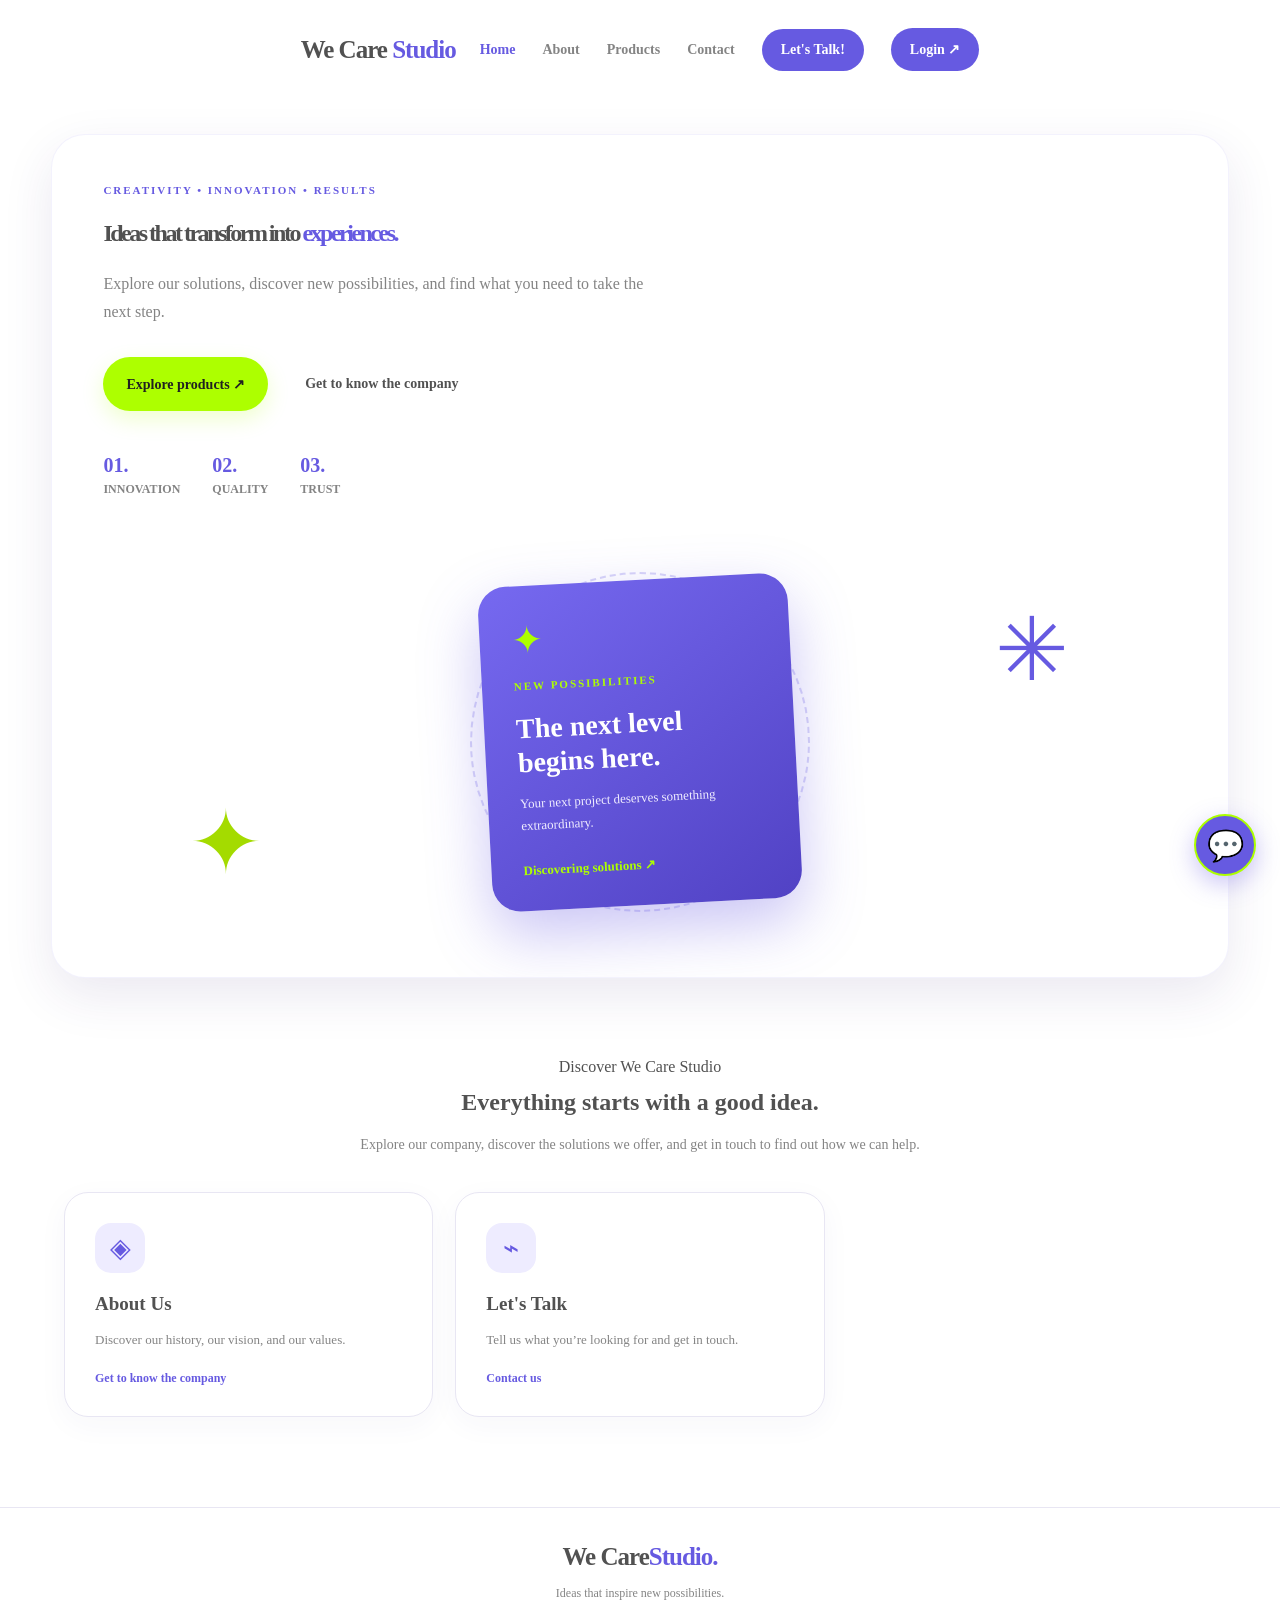
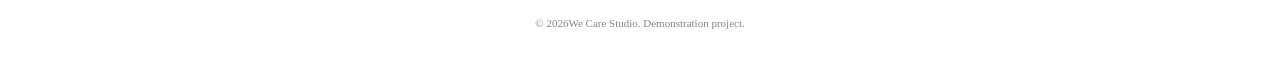
==== commit fbf5f892: "Adicionado assitente virtual ao projeto." ====
--- a/index.html
+++ b/index.html
@@ -10,7 +10,7 @@
     <link rel="preconnect" href="https://fonts.gstatic.com" crossorigin>
     <link href="https://fonts.googleapis.com/css2?family=Montserrat:wght@400;500;600;700;800;900&display=swap"
         rel="stylesheet">
-   <link rel="stylesheet" href="./css/style.css">
+    <link rel="stylesheet" href="./css/style.css">
 
 </head>
 
@@ -18,7 +18,8 @@
     <header class="site-header">
         <a class="brand" href="index.html">We Care <span>Studio</span></a>
 
-        <button class="menu-toggle open" aria-label="Abrir menu" aria-expanded="false" aria-controls="nav-links">☰</button>
+        <button class="menu-toggle open" aria-label="Abrir menu" aria-expanded="false"
+            aria-controls="nav-links">☰</button>
 
         <nav class="nav-links" id="nav-links">
             <a class="active" href="index.html">Home</a>
@@ -33,6 +34,8 @@
     <main>
         <section class="hero reveal">
             <div class="hero-content">
+
+
                 <span class="eyebrow">CREATIVITY • INNOVATION • RESULTS</span>
 
                 <h1>Ideas that transform into <span>experiences.</span></h1>
@@ -96,6 +99,62 @@
         <small>© <span class="current-year"></span>We Care Studio. Demonstration project.</small>
     </footer>
 
+    <div class="chatbot">
+
+        <button class="chatbot-toggle" id="chatbot-toggle" type="button" aria-label="Open virtual assistant"
+            aria-expanded="false" aria-controls="chatbot-window">💬</button>
+
+        <section class="chatbot-window" id="chatbot-window" aria-label="We Care Studio virtual assistant" hidden>
+
+            <header class="chatbot-header">
+
+                <div>
+
+                    <span class="chatbot-status"></span>
+                    <h2>We Care Assistant</h2>
+                    <p>How can I help you today?</p>
+
+                </div>
+
+                <button class="chatbot-close" id="chatbot-close" type="button" aria-label="Close assistant">
+                    &times;
+                </button>
+                
+            </header>
+
+            <div class="chatbot-messages" id="chatbot-messages" aria-live="polite">
+                <div class="chat-message bot-message">
+                    Hi! Welcome to We Care Studio.
+                    How can I help you today?
+                </div>
+            </div>
+
+            <div class="chatbot-options">
+                <button type="button" data-question="about">
+                    About us
+                </button>
+
+                <button type="button" data-question="products">
+                    Products
+                </button>
+
+                <button type="button" data-question="account">
+                    My account
+                </button>
+
+                <button type="button" data-question="contact">
+                    Contact
+                </button>
+            </div>
+
+            <form class="chatbot-form" id="chatbot-form">
+                <label class="sr-only" for="chatbot-input"></label>
+                <input type="text" id="chatbot-input" placeholder="Type your question..." autocomplete="off">
+                <button type="submit">Send</button>
+            </form>
+        </section>
+    </div>
+
     <script src="./js/script.js"></script>
 
 
--- a/css/style.css
+++ b/css/style.css
@@ -282,7 +282,7 @@
     display: block;
     margin-bottom: 18px;
     color: #adff00;
-    font-size: 38px;   
+    font-size: 38px;
 }
 
 .visual-card .visual-label {
@@ -312,12 +312,12 @@
 }
 
 .visual-card a {
-   display: inline-block;
-   color: var(--lime);
-   font-size: 13px;
-   font-weight: 800;
-   text-decoration: none;
-   transition: transform 0.3s ease;
+    display: inline-block;
+    color: var(--lime);
+    font-size: 13px;
+    font-weight: 800;
+    text-decoration: none;
+    transition: transform 0.3s ease;
 }
 
 .visual-card a:hover {
@@ -414,7 +414,7 @@
 }
 
 
-.feature-card p{
+.feature-card p {
     margin-top: 12px;
     font-size: 13px;
 }
@@ -427,7 +427,7 @@
     font-weight: 800;
 }
 
-.section-block > .button-main {
+.section-block>.button-main {
     margin-top: 35px;
 }
 
@@ -479,7 +479,7 @@
     font-size: 14px;
 }
 
-.about-grid + .section-block {
+.about-grid+.section-block {
     margin-top: 75px;
 }
 
@@ -493,7 +493,11 @@
     gap: 15px;
 }
 
-.catalog-controls input, .catalog-controls select, .contact-form input, .contact-form select, .contact-form textarea {
+.catalog-controls input,
+.catalog-controls select,
+.contact-form input,
+.contact-form select,
+.contact-form textarea {
     width: 100%;
     padding: 15px;
     border: 1px solid var(--border);
@@ -503,7 +507,11 @@
     font-size: 13px;
 }
 
-.catalog-controls input:focus, .catalog-controls select:focus, .contact-form input:focus, .contact-form select:focus, .contact-form textarea:focus {
+.catalog-controls input:focus,
+.catalog-controls select:focus,
+.contact-form input:focus,
+.contact-form select:focus,
+.contact-form textarea:focus {
     border-color: var(--purple);
     outline: 2px solid rgba(102, 90, 225, 0.12);
 
@@ -550,11 +558,11 @@
 }
 
 .art-green {
-     background: linear-gradient(135deg, #d7ff89, #82bd00);
+    background: linear-gradient(135deg, #d7ff89, #82bd00);
 }
 
 .art-coral {
-     background: linear-gradient(135deg, #ffb6a6, #f07872);
+    background: linear-gradient(135deg, #ffb6a6, #f07872);
 }
 
 .product-info {
@@ -658,7 +666,7 @@
     font-size: 32px;
 }
 
-.contact-intro > p {
+.contact-intro>p {
     margin-top: 15px;
     color: #e9e7ff;
     font-size: 14px;
@@ -775,7 +783,7 @@
         display: flex;
     }
 
-    .nav-links > a {
+    .nav-links>a {
         padding: 13px;
     }
 
@@ -788,7 +796,8 @@
         min-height: 340px;
     }
 
-    .feature-grid, .contact-layout {
+    .feature-grid,
+    .contact-layout {
         grid-template-columns: 1fr;
     }
 
@@ -809,12 +818,14 @@
         border-radius: 23px;
     }
 
-    .hero-content h1, .page-hero h1 {
+    .hero-content h1,
+    .page-hero h1 {
         font-size: clamp(35px, 10vw, 48px);
         letter-spacing: -1.5px;
     }
 
-    .hero-content > p, .page-hero > p {
+    .hero-content>p,
+    .page-hero>p {
         font-size: 14px;
     }
 
@@ -834,7 +845,8 @@
         padding: 25px;
     }
 
-    .feature-grid, .product-grid {
+    .feature-grid,
+    .product-grid {
         grid-template-columns: 1fr;
     }
 
@@ -846,7 +858,10 @@
         margin-bottom: 15px;
     }
 
-    .page-hero, .about-highlight, .contact-intro, .contact-form {
+    .page-hero,
+    .about-highlight,
+    .contact-intro,
+    .contact-form {
         padding: 25px;
         border-radius: 22px;
     }
@@ -859,13 +874,17 @@
         min-height: 180px;
     }
 
-    .button-main, .button-secondary {
+    .button-main,
+    .button-secondary {
         font-size: 13px;
     }
 }
 
 @media (prefers-reduced-motion: reduce) {
-    *, *::before, *::after {
+
+    *,
+    *::before,
+    *::after {
         scroll-behavior: auto !important;
         animation-duration: 0.01ms !important;
         animation-iteration-count: 1 !important;
@@ -880,10 +899,9 @@
 
 .auth-page {
     min-height: 100vh;
-    background: radial-gradient(circle at 15% 20%, #e6e1ff 0, transparent 32%);,
-    radial-gradient(circle at 15% 20% #efffd0 0, trasnparent 28% ),
-    var(--background)
-}
+    background: radial-gradient(circle at 15% 20%, #e6e1ff 0, transparent 32%), radial-gradient(circle at 85% 80% #efffd0 0, transparent 28%), var(--backgound);
+}
+
 
 .auth-card {
     padding: clamp(25px, 6vw, );
@@ -949,7 +967,7 @@
     border-color: var(--purple);
     outline: none;
     box-shadow: 0 0 0 4px rgba(102, 90, 255, 0.10);
-    
+
 }
 
 .auth-form .button-main {
@@ -999,7 +1017,7 @@
 .dashboard-welcome p {
     margin-top: 12px;
     color: #eeecff;
-    font-size: 14px;   
+    font-size: 14px;
 }
 
 .dashboard-grid {
@@ -1040,8 +1058,242 @@
     }
 }
 
-@madia (prefers-reduced-motion: reduce) {
+@media (prefers-reduced-motion: reduce) {
     .auth-card {
-        animation:none;
+        animation: none;
+    }
+}
+
+
+.chatbot {
+    position: fixed;
+    right: 24px;
+    bottom: 24px;
+    z-index: 9999;
+    font-family: "Montserrat", sans-serif;
+}
+
+.chatbot-toggle {
+    display: grid;
+    place-items: center;
+    width: 62px;
+    height: 62px;
+    border: 2px solid #adff00;
+    border-radius: 50%;
+    background: #665ae1;
+    color: #adff00;
+    font-size: 30px;
+    cursor: pointer;
+    box-shadow: 0 8px 25px rgba(102, 90, 225, 0.35);
+    transition: transform 0.3s ease, background-color 0.3s ease;
+}
+
+.chatbot-toggle:hover {
+    transform: translateY(-4px);
+    background: #5142c4;
+}
+
+.chatbot-window {
+    position: absolute;
+    right: 0;
+    bottom: 78px;
+    width: min(360px, calc(100vw - 32px));
+    max-height: min(540px, calc(100vh - 120px));
+    display: flex;
+    flex-direction: column;
+    overflow: hidden;
+    border: 1px solid rgba(102, 90, 225, 0.2);
+    ;
+    border-radius: 22px;
+    background: #ffffff;
+    box-shadow: 0 20px 60px rgba(30, 20, 80, 0.22);
+    animation: chatbot-appear 0.25s ease;
+}
+
+.chatbot-window[hidden] {
+    display: none;
+}
+
+.chatbot-header {
+    display: flex;
+    align-items: center;
+    justify-content: space-between;
+    padding: 20px;
+    background: #665ae1;
+    color: #ffffff;
+}
+
+.chatbot-header h2 {
+    margin: 0;
+    color: #ffffff;
+    font-size: 18px;
+    line-height: 1.4;
+}
+
+.chatbot-header p {
+    width: auto;
+    margin: 5px 0 0;
+    color: #f0edff;
+    font-size: 12px;
+    line-height: 1.5;
+}
+
+.chatbot-status {
+    display: inline-block;
+    width: 9px;
+    height: 9px;
+    margin-right: 6px;
+    border-radius: 50%;
+    background: #adff00;
+}
+
+.chatbot-close {
+    border: none;
+    background: transparent;
+    color: #ffffff;
+    font-size: 28px;
+    cursor: pointer;
+}
+
+.chatbot-messages {
+    display: flex;
+    flex-direction: column;
+    gap: 12px;
+    min-height: 150px;
+    max-height: 240px;
+    overflow-y: auto;
+    padding: 18px;
+    background: #faf9ff;
+}
+
+.chat-message {
+    max-width: 90%;
+    padding: 12px 14px;
+    border-radius: 14px;
+    font-size: 13px;
+    line-height: 1.6;
+    overflow-wrap: anywhere;
+}
+
+.bot-message {
+    align-self: flex-start;
+    background: #eeeaff;
+    color: #30265f;
+    border-bottom-left-radius: 4px;
+}
+
+.user-message {
+    align-items: flex-end;
+    background: #665ae1;
+    color: #ffffff;
+    border-top-right-radius: 4px;
+}
+
+.chatbot-options {
+    display: flex;
+    flex-wrap: wrap;
+    gap: 8px;
+    padding: 12px 16px;
+    background: #faf9ff;
+}
+
+.chatbot-options button {
+    padding: 8px 11px;
+    border: 1px solid #665ae1;
+    border-radius: 20px;
+    background: #ffffff;
+    color: #5142c4;
+    font-family: inherit;
+    font-size: 11px;
+    font-weight: 700;
+    cursor: pointer;
+    transition: all 0.2s ease;
+}
+
+.chatbot-options button:hover {
+    background: #adff00;
+    border-color: #adff00;
+    color: #30265f;
+}
+
+.chatbot-form {
+    display: flex;
+    gap: 18px;
+    padding: 14px;
+    border-top: 1px solid #eeeaff;
+    background: #ffffff;
+}
+
+.chatbot-form input {
+    min-height: 0;
+    flex: 1;
+    padding: 12px;
+    border: 1px solid #ded9ff;
+    border-radius: 10px;
+    outline: none;
+    font-family: inherit;
+    font-size: 12px;
+}
+
+.chatbot-form input:focus {
+    border-color: #665ae1;
+    box-shadow: 0 0 0 3px rgba(102, 90, 225, 0.12);
+}
+
+.chatbot-form button {
+    padding: 0 14px;
+    border: none;
+    border-radius: 10px;
+    background: #adff00;
+    color: #29204f;
+    font-family: inherit;
+    font-weight: 800;
+    cursor: pointer;
+}
+
+.chatbot-form button:hover {
+    background: #98e600;
+}
+
+.sr-only {
+    position: absolute;
+    width: 1px;
+    height: 1px;
+    padding: 0;
+    margin: -1px;
+    overflow: hidden;
+    clip: rect(0, 0, 0, 0);
+    white-space: now-rap;
+    border: 0;
+}
+
+@keyframes chatbot-appear {
+    from {
+        opacity: 0;
+        transform: translateY(12px) scale(0.97);
+    }
+
+    to {
+        opacity: 1;
+        transform: translateY(0) scale(1);
+    }
+}
+
+@media (max-width: 480px) {
+    .chabot {
+        right: 16px;
+        bottom: 16px;
+    }
+
+    .chatbot-toggle {
+        width: 56px;
+        height: 56px;
+    }
+}
+
+@media (prefers-reduced-motion: reduce) {
+    .chatbot-toggle, .chatbot-window {
+        animation: none;
+        transition: none;
     }
 }
